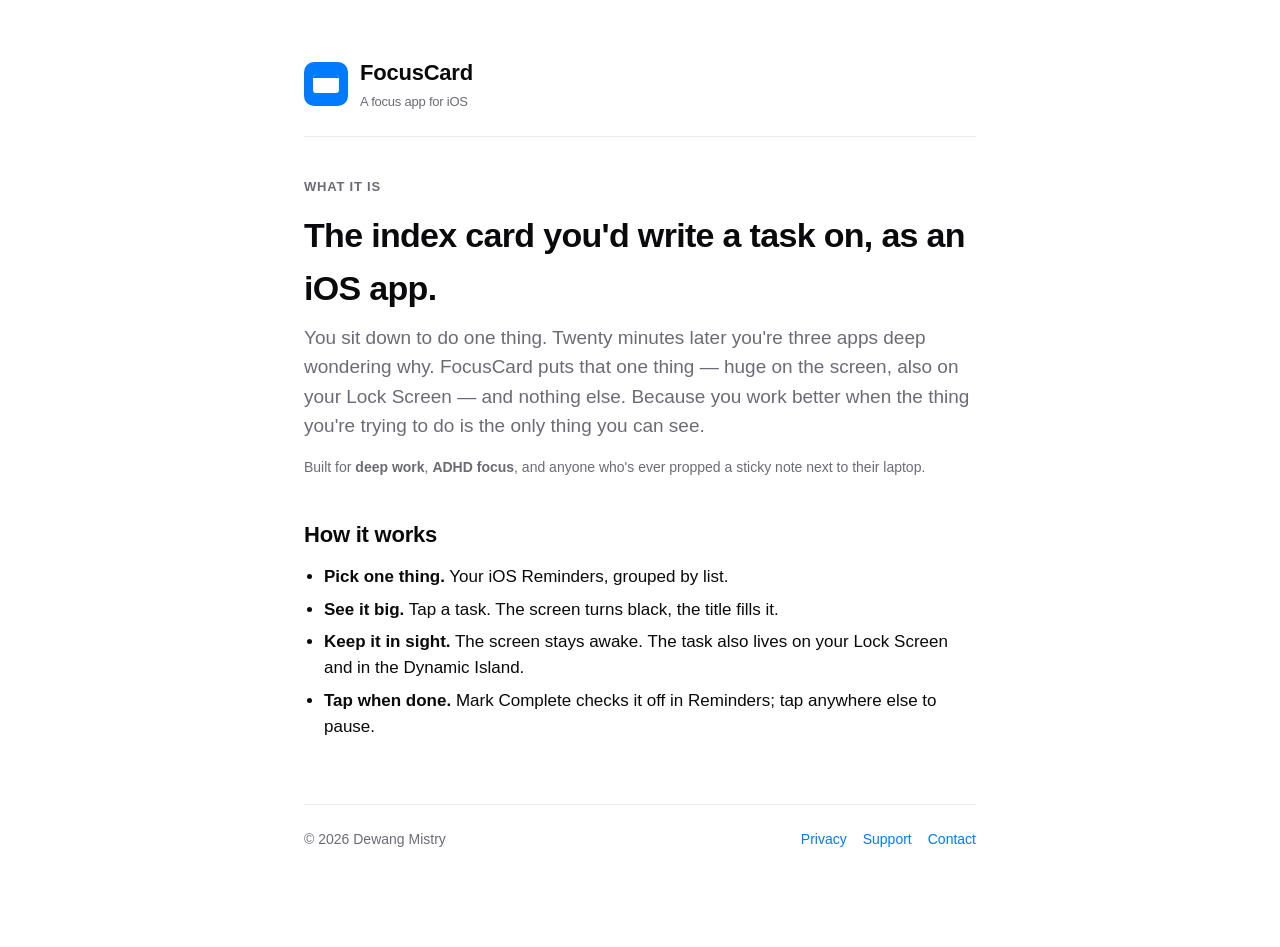
==== index.html @ 94a44a96 "Initial FocusCard public site (landing + privacy + support)" ====
<!DOCTYPE html>
<html lang="en">
<head>
<meta charset="utf-8">
<meta name="viewport" content="width=device-width, initial-scale=1">
<title>FocusCard</title>
<link rel="stylesheet" href="style.css">
</head>
<body>
<main>
  <header class="brand">
    <div class="badge"><div class="card"></div></div>
    <h1>FocusCard <span class="tagline">A focus app for iOS</span></h1>
  </header>

  <p class="eyebrow">What it is</p>
  <h1 class="page-title">The index card you'd write a task on, as an iOS app.</h1>
  <p class="lead">You sit down to do one thing. Twenty minutes later you're three apps deep wondering why. FocusCard puts that one thing — huge on the screen, also on your Lock Screen — and nothing else. Because you work better when the thing you're trying to do is the only thing you can see.</p>

  <p style="font-size: 14px; color: var(--muted); margin-top: -16px;">Built for <strong>deep work</strong>, <strong>ADHD focus</strong>, and anyone who's ever propped a sticky note next to their laptop.</p>

  <h2>How it works</h2>
  <ul>
    <li><strong>Pick one thing.</strong> Your iOS Reminders, grouped by list.</li>
    <li><strong>See it big.</strong> Tap a task. The screen turns black, the title fills it.</li>
    <li><strong>Keep it in sight.</strong> The screen stays awake. The task also lives on your Lock Screen and in the Dynamic Island.</li>
    <li><strong>Tap when done.</strong> Mark Complete checks it off in Reminders; tap anywhere else to pause.</li>
  </ul>

  <footer>
    <span>© 2026 Dewang Mistry</span>
    <nav>
      <a href="privacy.html">Privacy</a>
      <a href="support.html">Support</a>
      <a href="mailto:dewang+focuscard@gmail.com">Contact</a>
    </nav>
  </footer>
</main>
</body>
</html>
---- style.css ----
:root {
  --bg: #ffffff;
  --fg: #0a0a0c;
  --muted: #6b6b75;
  --tint: #007aff;
  --accent-bg: #f5f6f8;
  --border: rgba(0, 0, 0, 0.08);
  --card: #ffffff;
  --shadow: 0 1px 2px rgba(0, 0, 0, 0.04), 0 8px 24px rgba(0, 0, 0, 0.06);
}

@media (prefers-color-scheme: dark) {
  :root {
    --bg: #0e1116;
    --fg: #f1f2f4;
    --muted: #a0a4ae;
    --tint: #4ea0ff;
    --accent-bg: #161a22;
    --border: rgba(255, 255, 255, 0.08);
    --card: #161a22;
    --shadow: 0 1px 2px rgba(0, 0, 0, 0.4), 0 8px 24px rgba(0, 0, 0, 0.4);
  }
}

* { box-sizing: border-box; }

html, body {
  margin: 0;
  padding: 0;
  background: var(--bg);
  color: var(--fg);
  font: 17px/1.55 -apple-system, BlinkMacSystemFont, "SF Pro Text", "Segoe UI", Roboto, sans-serif;
  -webkit-font-smoothing: antialiased;
}

main {
  max-width: 720px;
  margin: 0 auto;
  padding: 56px 24px 96px;
}

header.brand {
  display: flex;
  align-items: center;
  gap: 12px;
  margin-bottom: 40px;
  padding-bottom: 24px;
  border-bottom: 1px solid var(--border);
}

header.brand .badge {
  width: 44px;
  height: 44px;
  background: var(--tint);
  border-radius: 10px;
  display: flex;
  align-items: center;
  justify-content: center;
  flex-shrink: 0;
}

header.brand .badge .card {
  width: 26px;
  height: 18px;
  background: white;
  border-radius: 3px;
  position: relative;
  overflow: hidden;
}

header.brand .badge .card::before {
  content: "";
  position: absolute;
  top: 0; left: 0; right: 0;
  height: 3px;
  background: var(--tint);
}

header.brand h1 {
  margin: 0;
  font-size: 22px;
  font-weight: 700;
  letter-spacing: -0.01em;
}

header.brand .tagline {
  display: block;
  font-size: 13px;
  font-weight: 400;
  color: var(--muted);
  margin-top: 2px;
}

h1.page-title {
  font-size: 34px;
  font-weight: 700;
  letter-spacing: -0.02em;
  margin: 0 0 8px;
}

.eyebrow {
  font-size: 13px;
  font-weight: 600;
  letter-spacing: 0.06em;
  text-transform: uppercase;
  color: var(--muted);
  margin: 0 0 12px;
}

p.lead {
  font-size: 19px;
  color: var(--muted);
  margin: 0 0 32px;
}

h2 {
  font-size: 22px;
  font-weight: 600;
  letter-spacing: -0.01em;
  margin: 40px 0 12px;
}

h3 {
  font-size: 17px;
  font-weight: 600;
  margin: 28px 0 6px;
}

p {
  margin: 0 0 16px;
}

ul {
  padding-left: 20px;
  margin: 0 0 16px;
}

ul li { margin-bottom: 6px; }

a {
  color: var(--tint);
  text-decoration: none;
}

a:hover { text-decoration: underline; }

.card-block {
  background: var(--accent-bg);
  border: 1px solid var(--border);
  border-radius: 12px;
  padding: 18px 20px;
  margin: 20px 0 24px;
}

.card-block p:last-child { margin-bottom: 0; }

.faq-q {
  font-weight: 600;
  margin-top: 24px;
  margin-bottom: 4px;
}

footer {
  margin-top: 64px;
  padding-top: 24px;
  border-top: 1px solid var(--border);
  font-size: 14px;
  color: var(--muted);
  display: flex;
  flex-wrap: wrap;
  gap: 16px;
  justify-content: space-between;
}

footer nav { display: flex; gap: 16px; }

@media (max-width: 480px) {
  main { padding: 36px 18px 64px; }
  h1.page-title { font-size: 28px; }
  p.lead { font-size: 17px; }
}
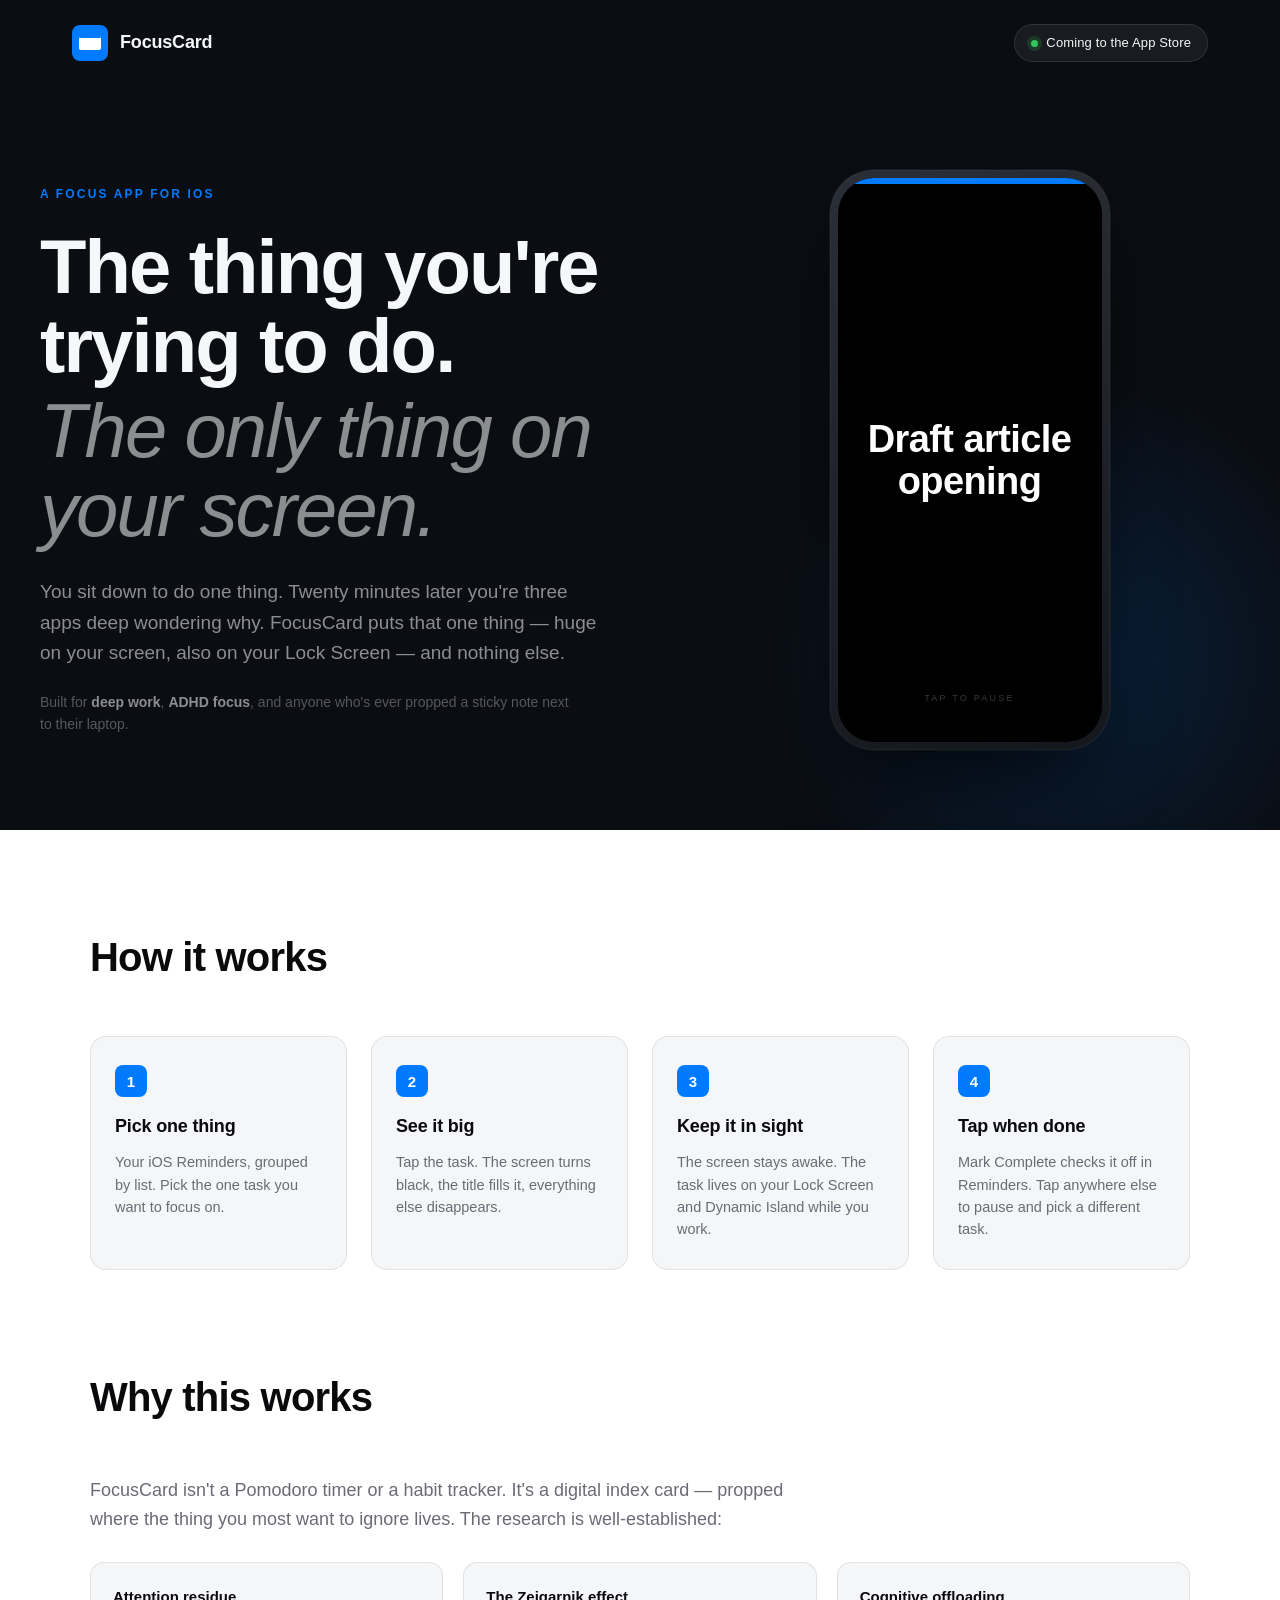
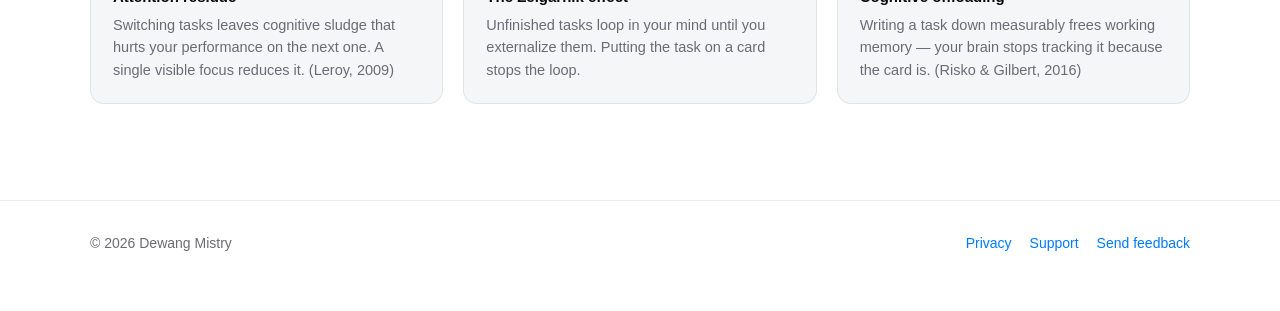
==== commit e189cd2c: "Rebuild landing: dark hero with phone mockup; how-it-works; why-this-works" ====
--- a/index.html
+++ b/index.html
@@ -3,38 +3,102 @@
 <head>
 <meta charset="utf-8">
 <meta name="viewport" content="width=device-width, initial-scale=1">
-<title>FocusCard</title>
+<title>FocusCard — A focus app for iOS</title>
+<meta name="description" content="The thing you're trying to do, on the only screen you can't put down. A digital index card for iOS that puts one task — huge — on your screen and Lock Screen. Built for deep work, ADHD focus, and single-task work.">
 <link rel="stylesheet" href="style.css">
 </head>
-<body>
-<main>
-  <header class="brand">
+<body class="landing">
+
+<header class="lp-nav">
+  <a href="index.html" class="lp-brand">
     <div class="badge"><div class="card"></div></div>
-    <h1>FocusCard <span class="tagline">A focus app for iOS</span></h1>
-  </header>
+    <span>FocusCard</span>
+  </a>
+  <span class="lp-soon">Coming to the App Store</span>
+</header>
 
-  <p class="eyebrow">What it is</p>
-  <h1 class="page-title">The index card you'd write a task on, as an iOS app.</h1>
-  <p class="lead">You sit down to do one thing. Twenty minutes later you're three apps deep wondering why. FocusCard puts that one thing — huge on the screen, also on your Lock Screen — and nothing else. Because you work better when the thing you're trying to do is the only thing you can see.</p>
+<section class="lp-hero">
+  <div class="lp-hero-grid">
+    <div class="lp-hero-text">
+      <p class="lp-eyebrow">A focus app for iOS</p>
+      <h1 class="lp-headline">
+        The thing you're trying to do.
+        <em>The only thing on your screen.</em>
+      </h1>
+      <p class="lp-sub">You sit down to do one thing. Twenty minutes later you're three apps deep wondering why. FocusCard puts that one thing — huge on your screen, also on your Lock Screen — and nothing else.</p>
+      <p class="lp-audience">Built for <strong>deep work</strong>, <strong>ADHD focus</strong>, and anyone who's ever propped a sticky note next to their laptop.</p>
+    </div>
+    <div class="lp-hero-mock">
+      <div class="phone">
+        <div class="phone-screen">
+          <div class="phone-stripe"></div>
+          <div class="phone-card-text">Draft article opening</div>
+          <div class="phone-pause">TAP TO PAUSE</div>
+        </div>
+      </div>
+    </div>
+  </div>
+</section>
 
-  <p style="font-size: 14px; color: var(--muted); margin-top: -16px;">Built for <strong>deep work</strong>, <strong>ADHD focus</strong>, and anyone who's ever propped a sticky note next to their laptop.</p>
+<section class="lp-section">
+  <div class="lp-section-inner">
+    <h2 class="lp-section-title">How it works</h2>
+    <div class="lp-steps">
+      <div class="lp-step">
+        <span class="lp-step-num">1</span>
+        <h3>Pick one thing</h3>
+        <p>Your iOS Reminders, grouped by list. Pick the one task you want to focus on.</p>
+      </div>
+      <div class="lp-step">
+        <span class="lp-step-num">2</span>
+        <h3>See it big</h3>
+        <p>Tap the task. The screen turns black, the title fills it, everything else disappears.</p>
+      </div>
+      <div class="lp-step">
+        <span class="lp-step-num">3</span>
+        <h3>Keep it in sight</h3>
+        <p>The screen stays awake. The task lives on your Lock Screen and Dynamic Island while you work.</p>
+      </div>
+      <div class="lp-step">
+        <span class="lp-step-num">4</span>
+        <h3>Tap when done</h3>
+        <p>Mark Complete checks it off in Reminders. Tap anywhere else to pause and pick a different task.</p>
+      </div>
+    </div>
+  </div>
+</section>
 
-  <h2>How it works</h2>
-  <ul>
-    <li><strong>Pick one thing.</strong> Your iOS Reminders, grouped by list.</li>
-    <li><strong>See it big.</strong> Tap a task. The screen turns black, the title fills it.</li>
-    <li><strong>Keep it in sight.</strong> The screen stays awake. The task also lives on your Lock Screen and in the Dynamic Island.</li>
-    <li><strong>Tap when done.</strong> Mark Complete checks it off in Reminders; tap anywhere else to pause.</li>
-  </ul>
+<section class="lp-section" style="padding-top: 0;">
+  <div class="lp-section-inner">
+    <h2 class="lp-section-title">Why this works</h2>
+    <p class="lp-why-lead">FocusCard isn't a Pomodoro timer or a habit tracker. It's a digital index card — propped where the thing you most want to ignore lives. The research is well-established:</p>
+    <ul class="lp-research">
+      <li>
+        <strong>Attention residue</strong>
+        Switching tasks leaves cognitive sludge that hurts your performance on the next one. A single visible focus reduces it. (Leroy, 2009)
+      </li>
+      <li>
+        <strong>The Zeigarnik effect</strong>
+        Unfinished tasks loop in your mind until you externalize them. Putting the task on a card stops the loop.
+      </li>
+      <li>
+        <strong>Cognitive offloading</strong>
+        Writing a task down measurably frees working memory — your brain stops tracking it because the card is. (Risko &amp; Gilbert, 2016)
+      </li>
+    </ul>
+  </div>
+</section>
 
-  <footer>
+<footer class="lp-footer">
+  <div class="lp-footer-inner">
     <span>© 2026 Dewang Mistry</span>
     <nav>
       <a href="privacy.html">Privacy</a>
       <a href="support.html">Support</a>
-      <a href="mailto:dewang+focuscard@gmail.com">Contact</a>
+      <a href="mailto:dewang+focuscard@gmail.com">Send feedback</a>
     </nav>
-  </footer>
-</main>
+  </div>
+</footer>
+
 </body>
 </html>
--- a/style.css
+++ b/style.css
@@ -7,17 +7,23 @@
   --border: rgba(0, 0, 0, 0.08);
   --card: #ffffff;
   --shadow: 0 1px 2px rgba(0, 0, 0, 0.04), 0 8px 24px rgba(0, 0, 0, 0.06);
+  --hero-bg: #0a0d12;
+  --hero-fg: #f6f7fa;
+  --hero-muted: rgba(246, 247, 250, 0.55);
+  --hero-dim: rgba(246, 247, 250, 0.32);
 }
 
 @media (prefers-color-scheme: dark) {
   :root {
-    --bg: #0e1116;
+    /* Slightly lighter than --hero-bg so the landing-page sections under the
+       hero have visible contrast against it. */
+    --bg: #141823;
     --fg: #f1f2f4;
     --muted: #a0a4ae;
     --tint: #4ea0ff;
-    --accent-bg: #161a22;
+    --accent-bg: #1c2230;
     --border: rgba(255, 255, 255, 0.08);
-    --card: #161a22;
+    --card: #1c2230;
     --shadow: 0 1px 2px rgba(0, 0, 0, 0.4), 0 8px 24px rgba(0, 0, 0, 0.4);
   }
 }
@@ -33,6 +39,13 @@
   -webkit-font-smoothing: antialiased;
 }
 
+a { color: var(--tint); text-decoration: none; }
+a:hover { text-decoration: underline; }
+
+/* =========================================================================
+   Sub-pages (privacy, support) — kept as the original simple layout.
+   ========================================================================= */
+
 main {
   max-width: 720px;
   margin: 0 auto;
@@ -113,36 +126,23 @@
   margin: 0 0 32px;
 }
 
-h2 {
+main h2 {
   font-size: 22px;
   font-weight: 600;
   letter-spacing: -0.01em;
   margin: 40px 0 12px;
 }
 
-h3 {
+main h3 {
   font-size: 17px;
   font-weight: 600;
   margin: 28px 0 6px;
 }
 
-p {
-  margin: 0 0 16px;
-}
-
-ul {
-  padding-left: 20px;
-  margin: 0 0 16px;
-}
-
-ul li { margin-bottom: 6px; }
-
-a {
-  color: var(--tint);
-  text-decoration: none;
-}
-
-a:hover { text-decoration: underline; }
+main p { margin: 0 0 16px; }
+
+main ul { padding-left: 20px; margin: 0 0 16px; }
+main ul li { margin-bottom: 6px; }
 
 .card-block {
   background: var(--accent-bg);
@@ -160,7 +160,7 @@
   margin-bottom: 4px;
 }
 
-footer {
+main > footer {
   margin-top: 64px;
   padding-top: 24px;
   border-top: 1px solid var(--border);
@@ -172,10 +172,398 @@
   justify-content: space-between;
 }
 
-footer nav { display: flex; gap: 16px; }
+main > footer nav { display: flex; gap: 16px; }
 
 @media (max-width: 480px) {
   main { padding: 36px 18px 64px; }
   h1.page-title { font-size: 28px; }
   p.lead { font-size: 17px; }
 }
+
+/* =========================================================================
+   Landing page (index.html) — dark hero, phone mockup, then light sections.
+   All classes prefixed `.lp-` so they don't bleed into privacy/support pages.
+   ========================================================================= */
+
+body.landing { background: var(--hero-bg); }
+
+.lp-nav {
+  max-width: 1200px;
+  margin: 0 auto;
+  padding: 24px 32px;
+  display: flex;
+  align-items: center;
+  justify-content: space-between;
+  gap: 20px;
+}
+
+.lp-brand {
+  display: flex;
+  align-items: center;
+  gap: 12px;
+  color: var(--hero-fg);
+  text-decoration: none;
+  font-weight: 600;
+  font-size: 18px;
+  letter-spacing: -0.01em;
+}
+
+.lp-brand:hover { text-decoration: none; }
+
+.lp-brand .badge {
+  width: 36px;
+  height: 36px;
+  background: var(--tint);
+  border-radius: 8px;
+  display: flex;
+  align-items: center;
+  justify-content: center;
+  flex-shrink: 0;
+}
+
+.lp-brand .badge .card {
+  width: 22px;
+  height: 14px;
+  background: white;
+  border-radius: 2px;
+  position: relative;
+  overflow: hidden;
+}
+
+.lp-brand .badge .card::before {
+  content: "";
+  position: absolute;
+  top: 0; left: 0; right: 0;
+  height: 2px;
+  background: var(--tint);
+}
+
+.lp-soon {
+  display: inline-flex;
+  align-items: center;
+  gap: 8px;
+  padding: 8px 16px;
+  border-radius: 999px;
+  background: rgba(255, 255, 255, 0.06);
+  border: 1px solid rgba(255, 255, 255, 0.10);
+  color: var(--hero-fg);
+  font-size: 13px;
+  font-weight: 500;
+  letter-spacing: 0.01em;
+}
+
+.lp-soon::before {
+  content: "";
+  width: 7px;
+  height: 7px;
+  border-radius: 50%;
+  background: #34c759;
+  box-shadow: 0 0 0 4px rgba(52, 199, 89, 0.18);
+}
+
+/* ── Hero ──────────────────────────────────────────────────────────────── */
+
+.lp-hero {
+  background: var(--hero-bg);
+  color: var(--hero-fg);
+  padding: 24px 32px 80px;
+  position: relative;
+  overflow: hidden;
+}
+
+.lp-hero::before {
+  /* Subtle radial glow under the phone mockup — gives the dark hero some depth. */
+  content: "";
+  position: absolute;
+  top: 30%; right: -10%;
+  width: 700px; height: 700px;
+  background: radial-gradient(circle, rgba(0, 122, 255, 0.18) 0%, transparent 60%);
+  pointer-events: none;
+  z-index: 0;
+}
+
+.lp-hero-grid {
+  max-width: 1200px;
+  margin: 0 auto;
+  padding-top: 60px;
+  display: grid;
+  grid-template-columns: 1.1fr 1fr;
+  gap: 64px;
+  align-items: center;
+  position: relative;
+  z-index: 1;
+}
+
+.lp-eyebrow {
+  font-size: 12px;
+  font-weight: 600;
+  letter-spacing: 0.18em;
+  text-transform: uppercase;
+  color: var(--tint);
+  margin: 0 0 24px;
+}
+
+.lp-headline {
+  font-size: clamp(40px, 6vw, 76px);
+  font-weight: 700;
+  line-height: 1.04;
+  letter-spacing: -0.025em;
+  margin: 0 0 28px;
+  color: var(--hero-fg);
+}
+
+.lp-headline em {
+  display: block;
+  font-style: italic;
+  font-weight: 400;
+  color: var(--hero-muted);
+  margin-top: 6px;
+}
+
+.lp-sub {
+  font-size: 19px;
+  line-height: 1.6;
+  color: var(--hero-muted);
+  margin: 0 0 24px;
+  max-width: 560px;
+}
+
+.lp-audience {
+  font-size: 14px;
+  color: var(--hero-dim);
+  margin: 0;
+  max-width: 540px;
+  line-height: 1.55;
+}
+
+.lp-audience strong {
+  color: var(--hero-muted);
+  font-weight: 600;
+}
+
+/* ── Phone mockup (CSS-only) ───────────────────────────────────────────── */
+
+.lp-hero-mock {
+  display: flex;
+  justify-content: center;
+  align-items: center;
+}
+
+.phone {
+  width: 280px;
+  height: 580px;
+  background: linear-gradient(160deg, #2a2e36 0%, #14171c 100%);
+  border-radius: 44px;
+  padding: 8px;
+  box-shadow:
+    0 40px 80px -20px rgba(0, 0, 0, 0.7),
+    0 0 0 1px rgba(255, 255, 255, 0.06),
+    inset 0 0 0 1px rgba(255, 255, 255, 0.04);
+  position: relative;
+}
+
+.phone::before {
+  /* Dynamic Island */
+  content: "";
+  position: absolute;
+  top: 16px;
+  left: 50%;
+  transform: translateX(-50%);
+  width: 100px;
+  height: 30px;
+  background: #000;
+  border-radius: 20px;
+  z-index: 3;
+}
+
+.phone-screen {
+  width: 100%;
+  height: 100%;
+  background: #000;
+  border-radius: 36px;
+  overflow: hidden;
+  position: relative;
+  display: flex;
+  align-items: center;
+  justify-content: center;
+}
+
+.phone-stripe {
+  position: absolute;
+  top: 0; left: 0; right: 0;
+  height: 6px;
+  background: var(--tint);
+}
+
+.phone-card-text {
+  color: white;
+  font-size: 38px;
+  font-weight: 600;
+  text-align: center;
+  letter-spacing: -0.015em;
+  line-height: 1.12;
+  padding: 0 22px;
+}
+
+.phone-pause {
+  position: absolute;
+  bottom: 36px;
+  left: 0; right: 0;
+  font-size: 9px;
+  letter-spacing: 0.25em;
+  color: rgba(255, 255, 255, 0.22);
+  text-align: center;
+}
+
+/* ── Light sections under hero ─────────────────────────────────────────── */
+
+.lp-section {
+  background: var(--bg);
+  color: var(--fg);
+  padding: 96px 32px;
+}
+
+.lp-section-inner {
+  max-width: 1100px;
+  margin: 0 auto;
+}
+
+.lp-section-title {
+  font-size: clamp(28px, 3.4vw, 40px);
+  font-weight: 700;
+  letter-spacing: -0.02em;
+  margin: 0 0 48px;
+  color: var(--fg);
+}
+
+/* How it works — 4 numbered cards */
+
+.lp-steps {
+  display: grid;
+  grid-template-columns: repeat(4, 1fr);
+  gap: 24px;
+}
+
+.lp-step {
+  background: var(--accent-bg);
+  border: 1px solid var(--border);
+  border-radius: 16px;
+  padding: 28px 24px;
+  display: flex;
+  flex-direction: column;
+  gap: 10px;
+}
+
+.lp-step-num {
+  width: 32px;
+  height: 32px;
+  border-radius: 8px;
+  background: var(--tint);
+  color: white;
+  font-weight: 700;
+  font-size: 15px;
+  display: flex;
+  align-items: center;
+  justify-content: center;
+  margin-bottom: 6px;
+}
+
+.lp-step h3 {
+  font-size: 18px;
+  font-weight: 600;
+  margin: 0;
+  letter-spacing: -0.01em;
+  color: var(--fg);
+}
+
+.lp-step p {
+  margin: 0;
+  font-size: 14.5px;
+  line-height: 1.55;
+  color: var(--muted);
+}
+
+/* Why this works */
+
+.lp-why-lead {
+  font-size: 18px;
+  line-height: 1.6;
+  color: var(--muted);
+  margin: 0 0 28px;
+  max-width: 720px;
+}
+
+.lp-research {
+  list-style: none;
+  padding: 0;
+  margin: 0;
+  display: grid;
+  grid-template-columns: repeat(3, 1fr);
+  gap: 20px;
+}
+
+.lp-research li {
+  background: var(--accent-bg);
+  border: 1px solid var(--border);
+  border-radius: 14px;
+  padding: 22px 22px;
+  font-size: 14.5px;
+  line-height: 1.55;
+  color: var(--muted);
+}
+
+.lp-research li strong {
+  display: block;
+  color: var(--fg);
+  font-size: 15px;
+  margin-bottom: 6px;
+  font-weight: 600;
+}
+
+/* Footer */
+
+.lp-footer {
+  background: var(--bg);
+  color: var(--muted);
+  padding: 32px 32px 56px;
+  border-top: 1px solid var(--border);
+  font-size: 14px;
+}
+
+.lp-footer-inner {
+  max-width: 1100px;
+  margin: 0 auto;
+  width: 100%;
+  display: flex;
+  flex-wrap: wrap;
+  gap: 16px;
+  justify-content: space-between;
+  align-items: center;
+}
+
+.lp-footer nav { display: flex; gap: 18px; }
+
+/* ── Responsive ───────────────────────────────────────────────────────── */
+
+@media (max-width: 880px) {
+  .lp-hero-grid {
+    grid-template-columns: 1fr;
+    gap: 48px;
+    padding-top: 32px;
+  }
+  .lp-hero-mock { order: -1; }
+  .phone { width: 240px; height: 500px; }
+  .phone-card-text { font-size: 32px; }
+  .lp-steps { grid-template-columns: repeat(2, 1fr); }
+  .lp-research { grid-template-columns: 1fr; }
+  .lp-section { padding: 64px 24px; }
+  .lp-hero { padding: 16px 24px 56px; }
+}
+
+@media (max-width: 520px) {
+  .lp-nav { padding: 16px 20px; }
+  .lp-soon { font-size: 12px; padding: 6px 12px; }
+  .lp-steps { grid-template-columns: 1fr; }
+  .lp-headline { font-size: 38px; }
+  .lp-sub { font-size: 17px; }
+}
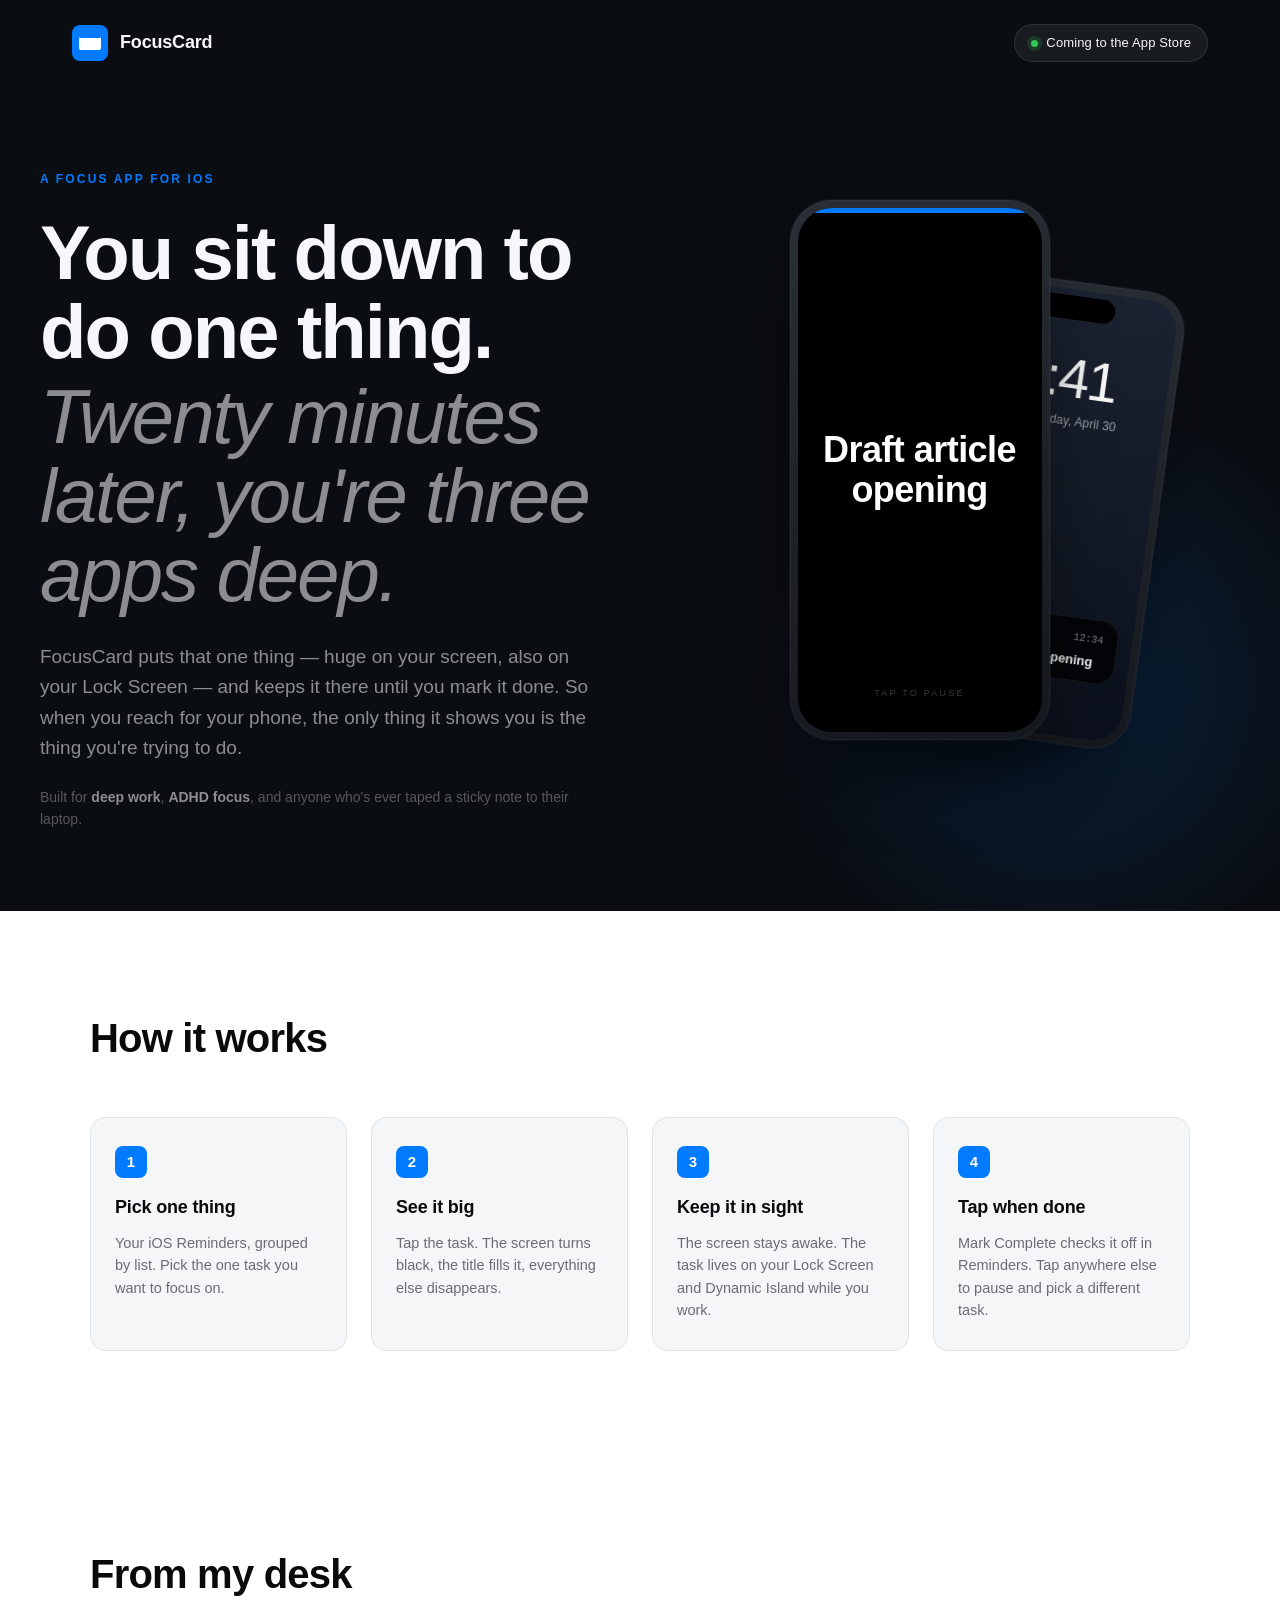
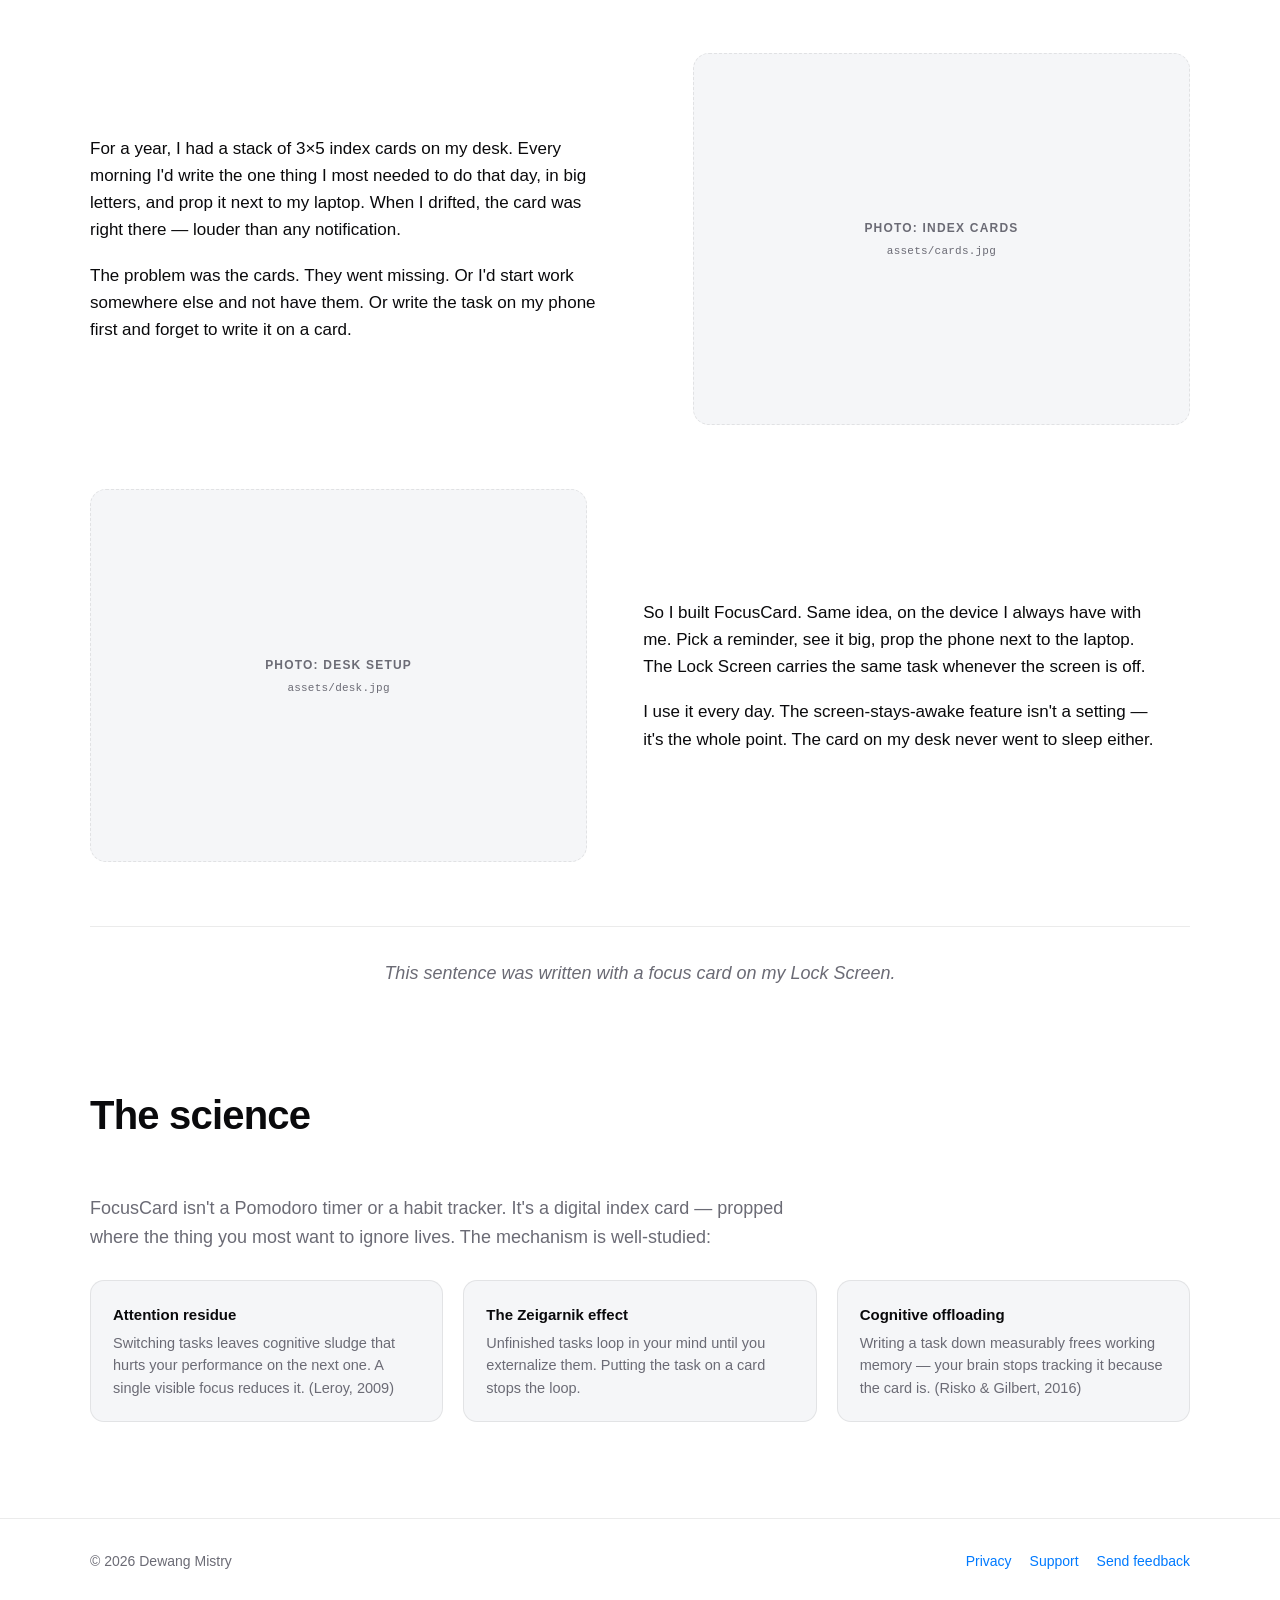
==== commit 4c61c539: "PAS hero copy; two-phone composition with Lock Screen + Live Activity; From my desk story section wi" ====
--- a/index.html
+++ b/index.html
@@ -4,7 +4,7 @@
 <meta charset="utf-8">
 <meta name="viewport" content="width=device-width, initial-scale=1">
 <title>FocusCard — A focus app for iOS</title>
-<meta name="description" content="The thing you're trying to do, on the only screen you can't put down. A digital index card for iOS that puts one task — huge — on your screen and Lock Screen. Built for deep work, ADHD focus, and single-task work.">
+<meta name="description" content="You sit down to do one thing. Twenty minutes later you're three apps deep. FocusCard puts that one thing — huge on your screen, also on your Lock Screen — and keeps it there. Built for deep work, ADHD focus, and single-task work.">
 <link rel="stylesheet" href="style.css">
 </head>
 <body class="landing">
@@ -22,18 +22,40 @@
     <div class="lp-hero-text">
       <p class="lp-eyebrow">A focus app for iOS</p>
       <h1 class="lp-headline">
-        The thing you're trying to do.
-        <em>The only thing on your screen.</em>
+        You sit down to do one thing.
+        <em>Twenty minutes later, you're three apps deep.</em>
       </h1>
-      <p class="lp-sub">You sit down to do one thing. Twenty minutes later you're three apps deep wondering why. FocusCard puts that one thing — huge on your screen, also on your Lock Screen — and nothing else.</p>
-      <p class="lp-audience">Built for <strong>deep work</strong>, <strong>ADHD focus</strong>, and anyone who's ever propped a sticky note next to their laptop.</p>
+      <p class="lp-sub">FocusCard puts that one thing — huge on your screen, also on your Lock Screen — and keeps it there until you mark it done. So when you reach for your phone, the only thing it shows you is the thing you're trying to do.</p>
+      <p class="lp-audience">Built for <strong>deep work</strong>, <strong>ADHD focus</strong>, and anyone who's ever taped a sticky note to their laptop.</p>
     </div>
+
     <div class="lp-hero-mock">
-      <div class="phone">
-        <div class="phone-screen">
-          <div class="phone-stripe"></div>
-          <div class="phone-card-text">Draft article opening</div>
-          <div class="phone-pause">TAP TO PAUSE</div>
+      <div class="phone-stack">
+        <!-- Focus card (front) -->
+        <div class="phone phone-focus">
+          <div class="phone-screen">
+            <div class="phone-stripe"></div>
+            <div class="phone-card-text">Draft article opening</div>
+            <div class="phone-pause">TAP TO PAUSE</div>
+          </div>
+        </div>
+
+        <!-- Lock Screen with Live Activity (behind, slight tilt) -->
+        <div class="phone phone-sm phone-lockscreen">
+          <div class="phone-screen">
+            <div class="ls-time">9:41</div>
+            <div class="ls-date">Wednesday, April 30</div>
+            <div class="live-activity">
+              <span class="la-stripe"></span>
+              <div class="la-content">
+                <div class="la-row">
+                  <span class="la-pill"><span class="la-dot"></span>FOCUSING</span>
+                  <span class="la-timer">12:34</span>
+                </div>
+                <div class="la-title">Draft article opening</div>
+              </div>
+            </div>
+          </div>
         </div>
       </div>
     </div>
@@ -68,10 +90,50 @@
   </div>
 </section>
 
+<section class="lp-section lp-story">
+  <div class="lp-section-inner">
+    <h2 class="lp-section-title">From my desk</h2>
+
+    <div class="lp-story-grid">
+      <div>
+        <p>For a year, I had a stack of 3×5 index cards on my desk. Every morning I'd write the one thing I most needed to do that day, in big letters, and prop it next to my laptop. When I drifted, the card was right there — louder than any notification.</p>
+        <p>The problem was the cards. They went missing. Or I'd start work somewhere else and not have them. Or write the task on my phone first and forget to write it on a card.</p>
+      </div>
+      <!-- Drop your photo at: docs/assets/cards.jpg (≥1200×900, jpg) -->
+      <!-- Then replace this entire <figure> with: <figure class="lp-photo"><img src="assets/cards.jpg" alt="A stack of index cards on a wooden desk"></figure> -->
+      <figure class="lp-photo">
+        <span class="lp-photo-hint">
+          Photo: index cards
+          <code>assets/cards.jpg</code>
+        </span>
+      </figure>
+    </div>
+
+    <div class="lp-story-grid reverse">
+      <div>
+        <p>So I built FocusCard. Same idea, on the device I always have with me. Pick a reminder, see it big, prop the phone next to the laptop. The Lock Screen carries the same task whenever the screen is off.</p>
+        <p>I use it every day. The screen-stays-awake feature isn't a setting — it's the whole point. The card on my desk never went to sleep either.</p>
+      </div>
+      <!-- Drop your photo at: docs/assets/desk.jpg (≥1600×1200, jpg) -->
+      <!-- Then replace this entire <figure> with: <figure class="lp-photo"><img src="assets/desk.jpg" alt="Author's desk with iPhone running FocusCard propped next to a laptop"></figure> -->
+      <figure class="lp-photo">
+        <span class="lp-photo-hint">
+          Photo: desk setup
+          <code>assets/desk.jpg</code>
+        </span>
+      </figure>
+    </div>
+
+    <div class="lp-story-callout">
+      <p>This sentence was written with a focus card on my Lock Screen.</p>
+    </div>
+  </div>
+</section>
+
 <section class="lp-section" style="padding-top: 0;">
   <div class="lp-section-inner">
-    <h2 class="lp-section-title">Why this works</h2>
-    <p class="lp-why-lead">FocusCard isn't a Pomodoro timer or a habit tracker. It's a digital index card — propped where the thing you most want to ignore lives. The research is well-established:</p>
+    <h2 class="lp-section-title">The science</h2>
+    <p class="lp-why-lead">FocusCard isn't a Pomodoro timer or a habit tracker. It's a digital index card — propped where the thing you most want to ignore lives. The mechanism is well-studied:</p>
     <ul class="lp-research">
       <li>
         <strong>Attention residue</strong>
--- a/style.css
+++ b/style.css
@@ -341,7 +341,7 @@
   font-weight: 600;
 }
 
-/* ── Phone mockup (CSS-only) ───────────────────────────────────────────── */
+/* ── Phone mockups (CSS-only) ──────────────────────────────────────────── */
 
 .lp-hero-mock {
   display: flex;
@@ -349,11 +349,35 @@
   align-items: center;
 }
 
+/* Two-phone composition: focus-card phone in front, lock-screen phone tilted
+   behind it. Tells the whole product story in one visual. */
+.phone-stack {
+  position: relative;
+  width: 360px;
+  height: 600px;
+}
+
+.phone-stack .phone-focus {
+  position: absolute;
+  left: 0;
+  top: 0;
+  z-index: 2;
+}
+
+.phone-stack .phone-lockscreen {
+  position: absolute;
+  right: -8px;
+  top: 80px;
+  z-index: 1;
+  transform: rotate(8deg);
+  opacity: 0.97;
+}
+
 .phone {
-  width: 280px;
-  height: 580px;
+  width: 260px;
+  height: 540px;
   background: linear-gradient(160deg, #2a2e36 0%, #14171c 100%);
-  border-radius: 44px;
+  border-radius: 42px;
   padding: 8px;
   box-shadow:
     0 40px 80px -20px rgba(0, 0, 0, 0.7),
@@ -362,6 +386,12 @@
   position: relative;
 }
 
+.phone-sm {
+  width: 220px;
+  height: 460px;
+  border-radius: 38px;
+}
+
 .phone::before {
   /* Dynamic Island */
   content: "";
@@ -369,18 +399,24 @@
   top: 16px;
   left: 50%;
   transform: translateX(-50%);
-  width: 100px;
-  height: 30px;
+  width: 92px;
+  height: 28px;
   background: #000;
   border-radius: 20px;
   z-index: 3;
+}
+
+.phone-sm::before {
+  top: 14px;
+  width: 78px;
+  height: 24px;
 }
 
 .phone-screen {
   width: 100%;
   height: 100%;
   background: #000;
-  border-radius: 36px;
+  border-radius: 34px;
   overflow: hidden;
   position: relative;
   display: flex;
@@ -388,16 +424,19 @@
   justify-content: center;
 }
 
+.phone-sm .phone-screen { border-radius: 30px; }
+
 .phone-stripe {
   position: absolute;
   top: 0; left: 0; right: 0;
-  height: 6px;
+  height: 5px;
   background: var(--tint);
+  z-index: 2;
 }
 
 .phone-card-text {
   color: white;
-  font-size: 38px;
+  font-size: 36px;
   font-weight: 600;
   text-align: center;
   letter-spacing: -0.015em;
@@ -407,12 +446,107 @@
 
 .phone-pause {
   position: absolute;
-  bottom: 36px;
+  bottom: 32px;
   left: 0; right: 0;
   font-size: 9px;
   letter-spacing: 0.25em;
   color: rgba(255, 255, 255, 0.22);
   text-align: center;
+}
+
+/* Lock screen mockup ── time + Live Activity card */
+
+.phone-lockscreen .phone-screen {
+  background: linear-gradient(165deg, #1c2433 0%, #0a0f1a 100%);
+  align-items: flex-start;
+  justify-content: flex-start;
+  padding-top: 56px;
+  flex-direction: column;
+}
+
+.ls-time {
+  width: 100%;
+  text-align: center;
+  color: white;
+  font-size: 56px;
+  font-weight: 200;
+  letter-spacing: -0.04em;
+  line-height: 1;
+  margin-top: 4px;
+}
+
+.ls-date {
+  width: 100%;
+  text-align: center;
+  color: rgba(255, 255, 255, 0.6);
+  font-size: 12px;
+  margin-top: 6px;
+  font-weight: 500;
+  letter-spacing: 0.01em;
+}
+
+.live-activity {
+  position: absolute;
+  bottom: 56px;
+  left: 14px;
+  right: 14px;
+  background: rgba(0, 0, 0, 0.78);
+  border: 1px solid rgba(255, 255, 255, 0.08);
+  border-radius: 18px;
+  padding: 12px 14px;
+  display: flex;
+  gap: 10px;
+  backdrop-filter: blur(20px);
+  -webkit-backdrop-filter: blur(20px);
+}
+
+.la-stripe {
+  width: 3px;
+  background: var(--tint);
+  border-radius: 2px;
+  flex-shrink: 0;
+}
+
+.la-content { flex: 1; min-width: 0; }
+
+.la-row {
+  display: flex;
+  justify-content: space-between;
+  align-items: center;
+  margin-bottom: 6px;
+}
+
+.la-pill {
+  display: inline-flex;
+  align-items: center;
+  gap: 5px;
+  font-size: 8px;
+  font-weight: 700;
+  letter-spacing: 0.2em;
+  color: var(--tint);
+}
+
+.la-dot {
+  width: 6px;
+  height: 6px;
+  border-radius: 50%;
+  background: var(--tint);
+  display: inline-block;
+}
+
+.la-timer {
+  font-family: ui-monospace, "SF Mono", Menlo, monospace;
+  font-size: 10px;
+  font-weight: 500;
+  color: rgba(255, 255, 255, 0.5);
+}
+
+.la-title {
+  color: white;
+  font-size: 13px;
+  font-weight: 600;
+  line-height: 1.25;
+  letter-spacing: -0.005em;
 }
 
 /* ── Light sections under hero ─────────────────────────────────────────── */
@@ -520,6 +654,96 @@
   font-weight: 600;
 }
 
+/* From my desk — story section with photos */
+
+.lp-story-grid {
+  display: grid;
+  grid-template-columns: 1.1fr 1fr;
+  gap: 56px;
+  align-items: center;
+  margin-bottom: 64px;
+}
+
+.lp-story-grid:last-child { margin-bottom: 0; }
+
+.lp-story-grid.reverse { grid-template-columns: 1fr 1.1fr; }
+.lp-story-grid.reverse .lp-photo { order: -1; }
+
+.lp-story p {
+  font-size: 17px;
+  line-height: 1.6;
+  color: var(--fg);
+  margin: 0 0 18px;
+  max-width: 520px;
+}
+
+.lp-story p:last-child { margin-bottom: 0; }
+
+.lp-story p em {
+  font-style: italic;
+  color: var(--muted);
+}
+
+.lp-photo {
+  position: relative;
+  aspect-ratio: 4 / 3;
+  background: var(--accent-bg);
+  border: 1px dashed var(--border);
+  border-radius: 16px;
+  display: flex;
+  align-items: center;
+  justify-content: center;
+  text-align: center;
+  padding: 24px;
+  overflow: hidden;
+  margin: 0;
+}
+
+.lp-photo img {
+  width: 100%;
+  height: 100%;
+  object-fit: cover;
+  border-radius: 16px;
+  display: block;
+  position: absolute;
+  inset: 0;
+}
+
+.lp-photo-hint {
+  font-size: 12px;
+  font-weight: 600;
+  letter-spacing: 0.1em;
+  text-transform: uppercase;
+  color: var(--muted);
+  line-height: 1.5;
+}
+
+.lp-photo-hint code {
+  display: block;
+  margin-top: 6px;
+  font-family: ui-monospace, "SF Mono", Menlo, monospace;
+  font-size: 11px;
+  letter-spacing: 0.02em;
+  text-transform: none;
+  color: var(--muted);
+  font-weight: 400;
+}
+
+.lp-story-callout {
+  margin-top: 56px;
+  padding-top: 32px;
+  border-top: 1px solid var(--border);
+  text-align: center;
+}
+
+.lp-story-callout p {
+  font-size: 18px;
+  font-style: italic;
+  color: var(--muted);
+  margin: 0 auto;
+  max-width: 600px;
+}
+
 /* Footer */
 
 .lp-footer {
@@ -551,13 +775,26 @@
     gap: 48px;
     padding-top: 32px;
   }
-  .lp-hero-mock { order: -1; }
-  .phone { width: 240px; height: 500px; }
-  .phone-card-text { font-size: 32px; }
+  /* Text first, phone after — on mobile the headline needs to lead. */
+  .phone-stack {
+    width: 280px;
+    height: 480px;
+    margin: 0 auto;
+  }
+  .phone { width: 240px; height: 480px; }
+  .phone-sm { display: none; }   /* hide the lock-screen phone on mobile to save vertical space */
+  .phone-card-text { font-size: 30px; }
   .lp-steps { grid-template-columns: repeat(2, 1fr); }
   .lp-research { grid-template-columns: 1fr; }
   .lp-section { padding: 64px 24px; }
   .lp-hero { padding: 16px 24px 56px; }
+  .lp-story-grid,
+  .lp-story-grid.reverse {
+    grid-template-columns: 1fr;
+    gap: 24px;
+    margin-bottom: 48px;
+  }
+  .lp-story-grid.reverse .lp-photo { order: 0; }
 }
 
 @media (max-width: 520px) {
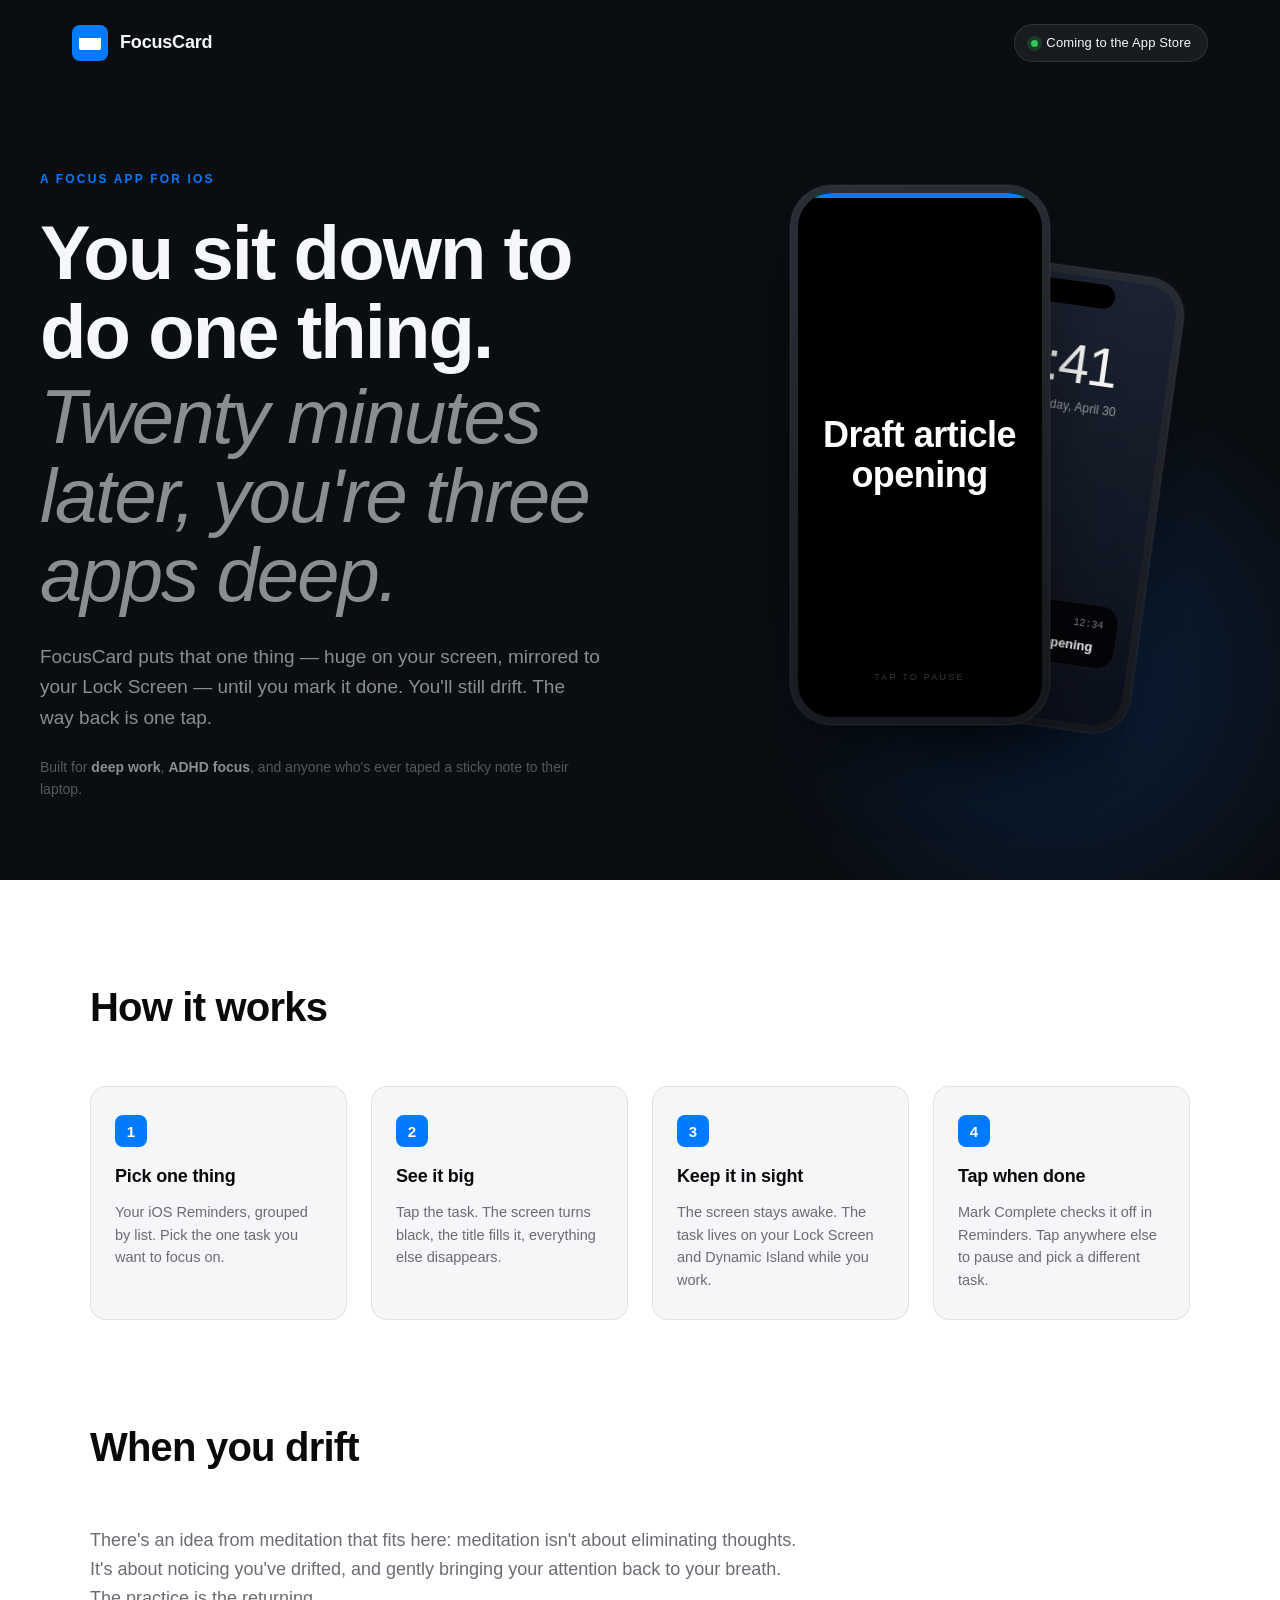
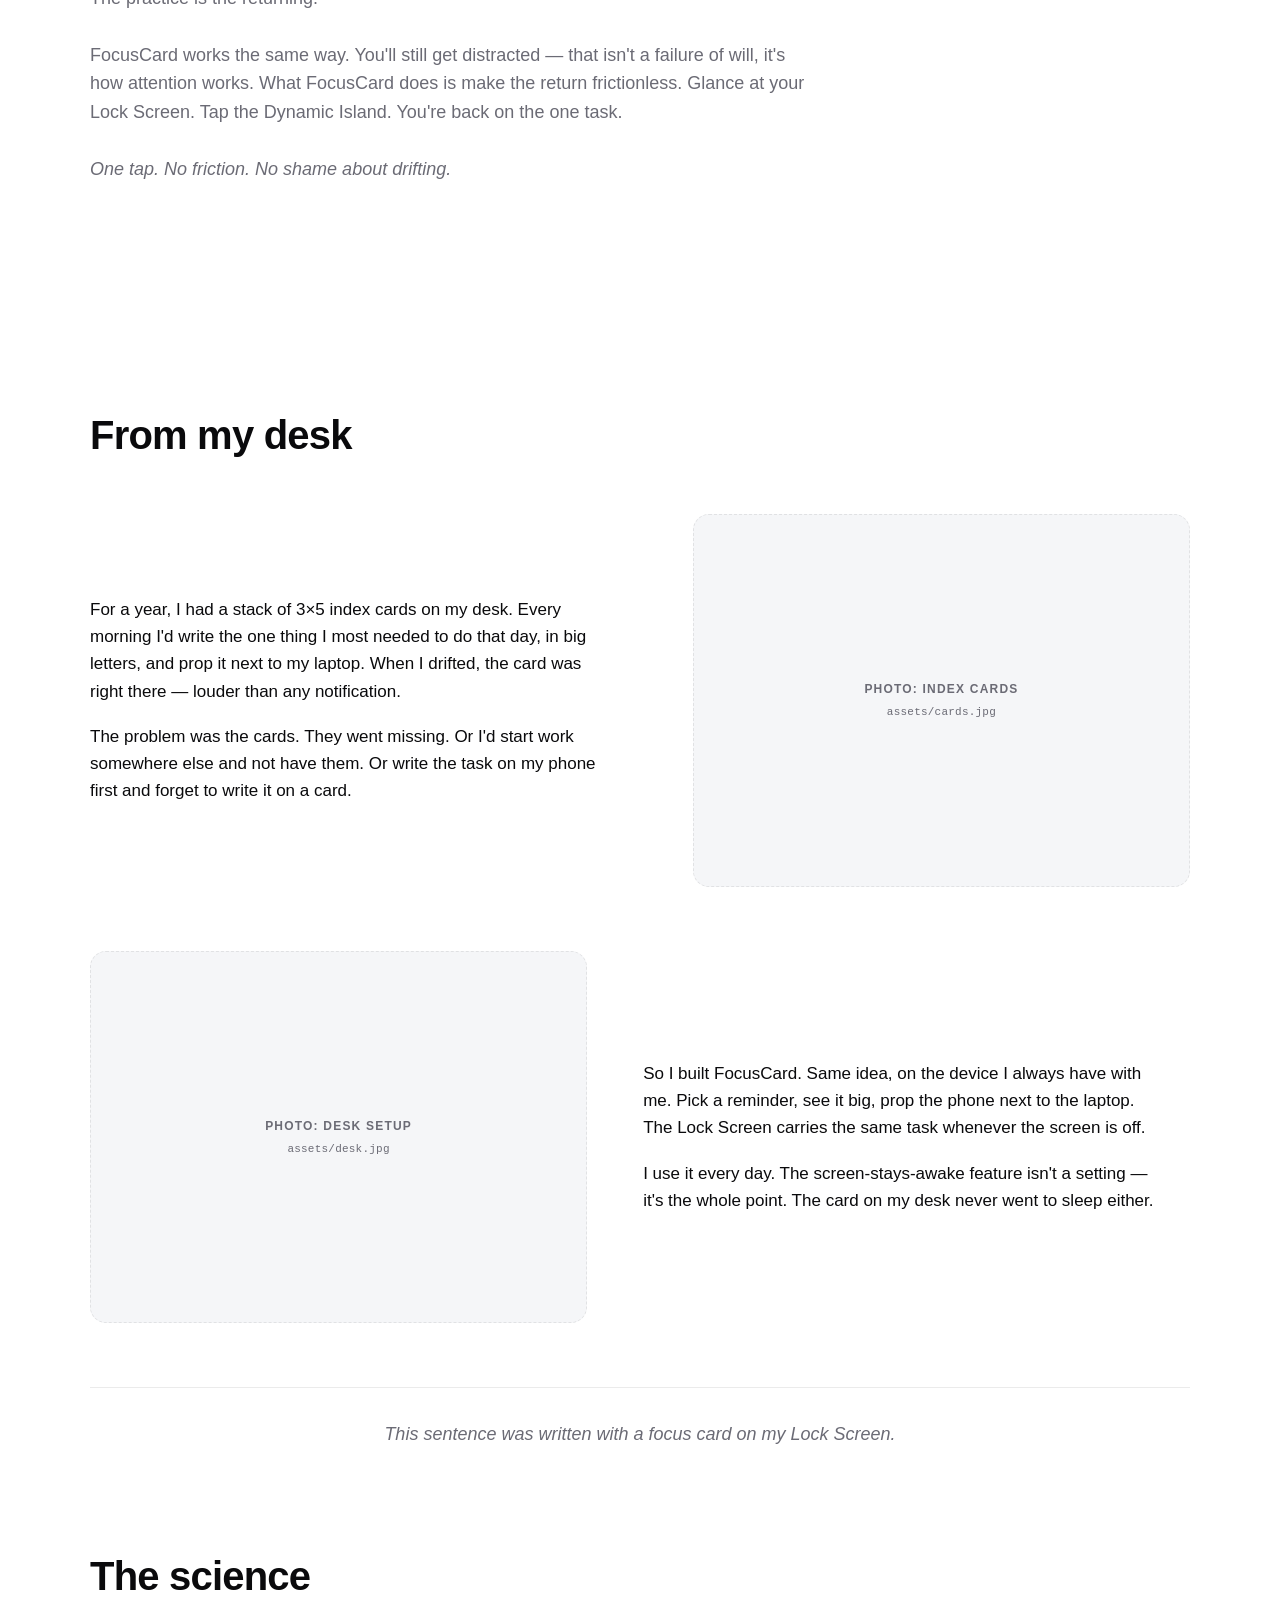
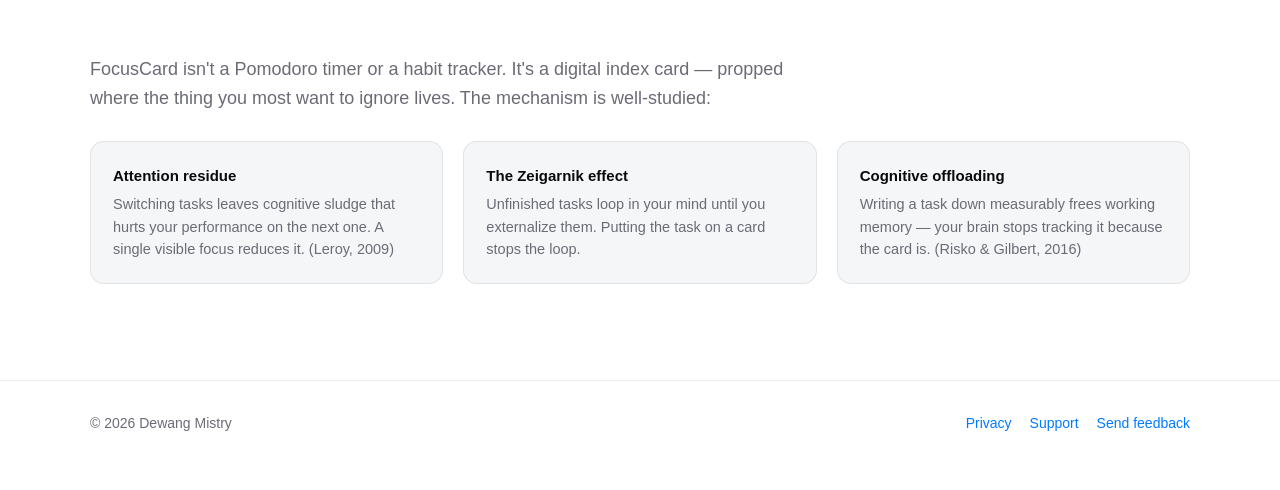
==== commit b4b793d7: "Hero sub: drift-acknowledging copy; new 'When you drift' section with meditation framing" ====
--- a/index.html
+++ b/index.html
@@ -5,6 +5,27 @@
 <meta name="viewport" content="width=device-width, initial-scale=1">
 <title>FocusCard — A focus app for iOS</title>
 <meta name="description" content="You sit down to do one thing. Twenty minutes later you're three apps deep. FocusCard puts that one thing — huge on your screen, also on your Lock Screen — and keeps it there. Built for deep work, ADHD focus, and single-task work.">
+<meta name="theme-color" content="#0a0d12">
+<link rel="canonical" href="https://focuscard.app/">
+
+<!-- Open Graph (Facebook, LinkedIn, iMessage, Slack, Discord, etc.) -->
+<meta property="og:type" content="website">
+<meta property="og:site_name" content="FocusCard">
+<meta property="og:title" content="FocusCard — A focus app for iOS">
+<meta property="og:description" content="One task. The only thing on your screen. Built for deep work, ADHD focus, and anyone who's ever taped a sticky note to their laptop.">
+<meta property="og:url" content="https://focuscard.app/">
+<meta property="og:image" content="https://focuscard.app/og.png">
+<meta property="og:image:width" content="1200">
+<meta property="og:image:height" content="630">
+<meta property="og:image:alt" content="FocusCard — One task. The only thing on your screen.">
+
+<!-- Twitter / X -->
+<meta name="twitter:card" content="summary_large_image">
+<meta name="twitter:title" content="FocusCard — A focus app for iOS">
+<meta name="twitter:description" content="One task. The only thing on your screen. Built for deep work, ADHD focus.">
+<meta name="twitter:image" content="https://focuscard.app/og.png">
+<meta name="twitter:image:alt" content="FocusCard — One task. The only thing on your screen.">
+
 <link rel="stylesheet" href="style.css">
 </head>
 <body class="landing">
@@ -25,7 +46,7 @@
         You sit down to do one thing.
         <em>Twenty minutes later, you're three apps deep.</em>
       </h1>
-      <p class="lp-sub">FocusCard puts that one thing — huge on your screen, also on your Lock Screen — and keeps it there until you mark it done. So when you reach for your phone, the only thing it shows you is the thing you're trying to do.</p>
+      <p class="lp-sub">FocusCard puts that one thing — huge on your screen, mirrored to your Lock Screen — until you mark it done. You'll still drift. The way back is one tap.</p>
       <p class="lp-audience">Built for <strong>deep work</strong>, <strong>ADHD focus</strong>, and anyone who's ever taped a sticky note to their laptop.</p>
     </div>
 
@@ -87,6 +108,15 @@
         <p>Mark Complete checks it off in Reminders. Tap anywhere else to pause and pick a different task.</p>
       </div>
     </div>
+  </div>
+</section>
+
+<section class="lp-section" style="padding-top: 0;">
+  <div class="lp-section-inner">
+    <h2 class="lp-section-title">When you drift</h2>
+    <p class="lp-why-lead">There's an idea from meditation that fits here: meditation isn't about eliminating thoughts. It's about noticing you've drifted, and gently bringing your attention back to your breath. The practice is the returning.</p>
+    <p class="lp-why-lead">FocusCard works the same way. You'll still get distracted — that isn't a failure of will, it's how attention works. What FocusCard does is make the return frictionless. Glance at your Lock Screen. Tap the Dynamic Island. You're back on the one task.</p>
+    <p class="lp-why-lead" style="font-style: italic;">One tap. No friction. No shame about drifting.</p>
   </div>
 </section>
 
--- a/style.css
+++ b/style.css
@@ -775,15 +775,26 @@
     gap: 48px;
     padding-top: 32px;
   }
-  /* Text first, phone after — on mobile the headline needs to lead. */
+  /* Text first, phones after — on mobile the headline needs to lead. */
+  /* Convert the phone-stack from absolute-overlap to a flex column so both
+     phones stack cleanly without the tilt that only reads well at desktop sizes. */
   .phone-stack {
-    width: 280px;
-    height: 480px;
-    margin: 0 auto;
+    width: 100%;
+    height: auto;
+    display: flex;
+    flex-direction: column;
+    align-items: center;
+    gap: 32px;
   }
-  .phone { width: 240px; height: 480px; }
-  .phone-sm { display: none; }   /* hide the lock-screen phone on mobile to save vertical space */
-  .phone-card-text { font-size: 30px; }
+  .phone-stack .phone-focus,
+  .phone-stack .phone-lockscreen {
+    position: static;
+    transform: none;
+    margin: 0;
+  }
+  .phone { width: 240px; height: 500px; }
+  .phone-sm { width: 220px; height: 460px; }
+  .phone-card-text { font-size: 32px; }
   .lp-steps { grid-template-columns: repeat(2, 1fr); }
   .lp-research { grid-template-columns: 1fr; }
   .lp-section { padding: 64px 24px; }
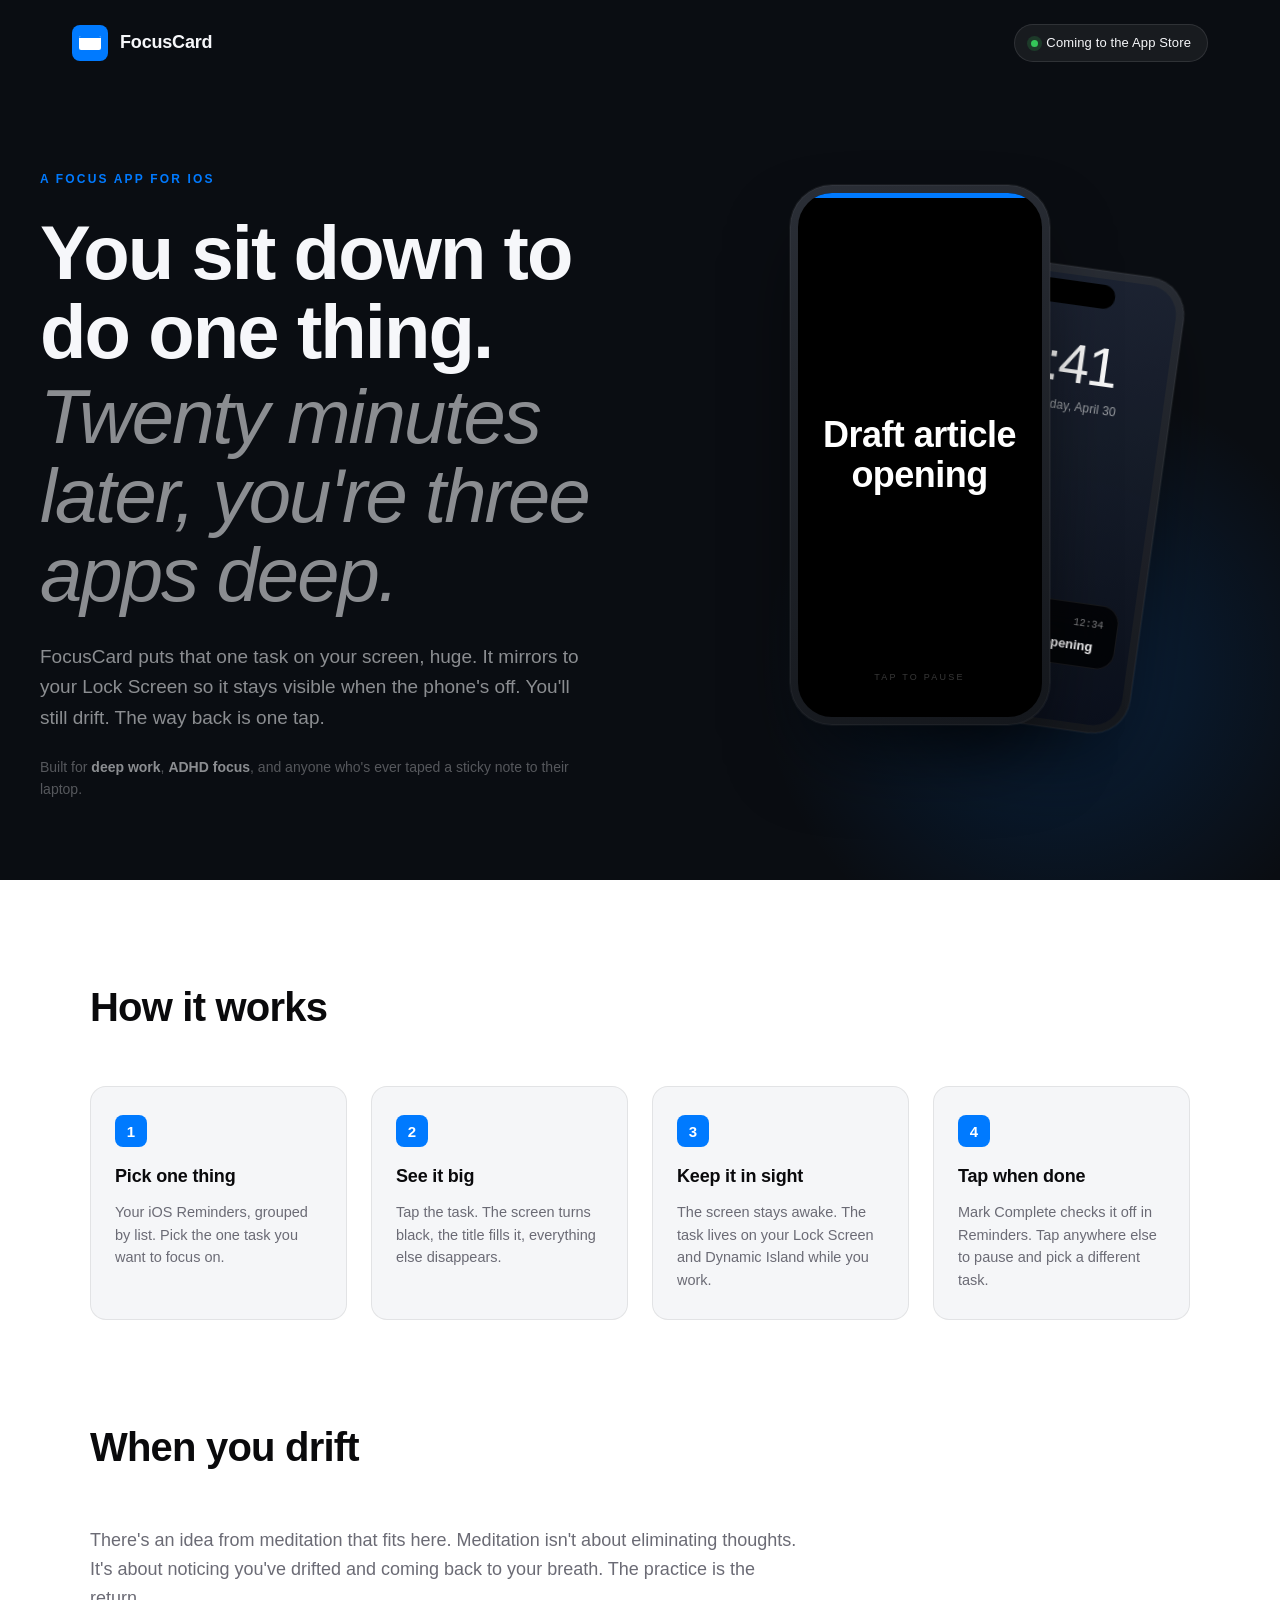
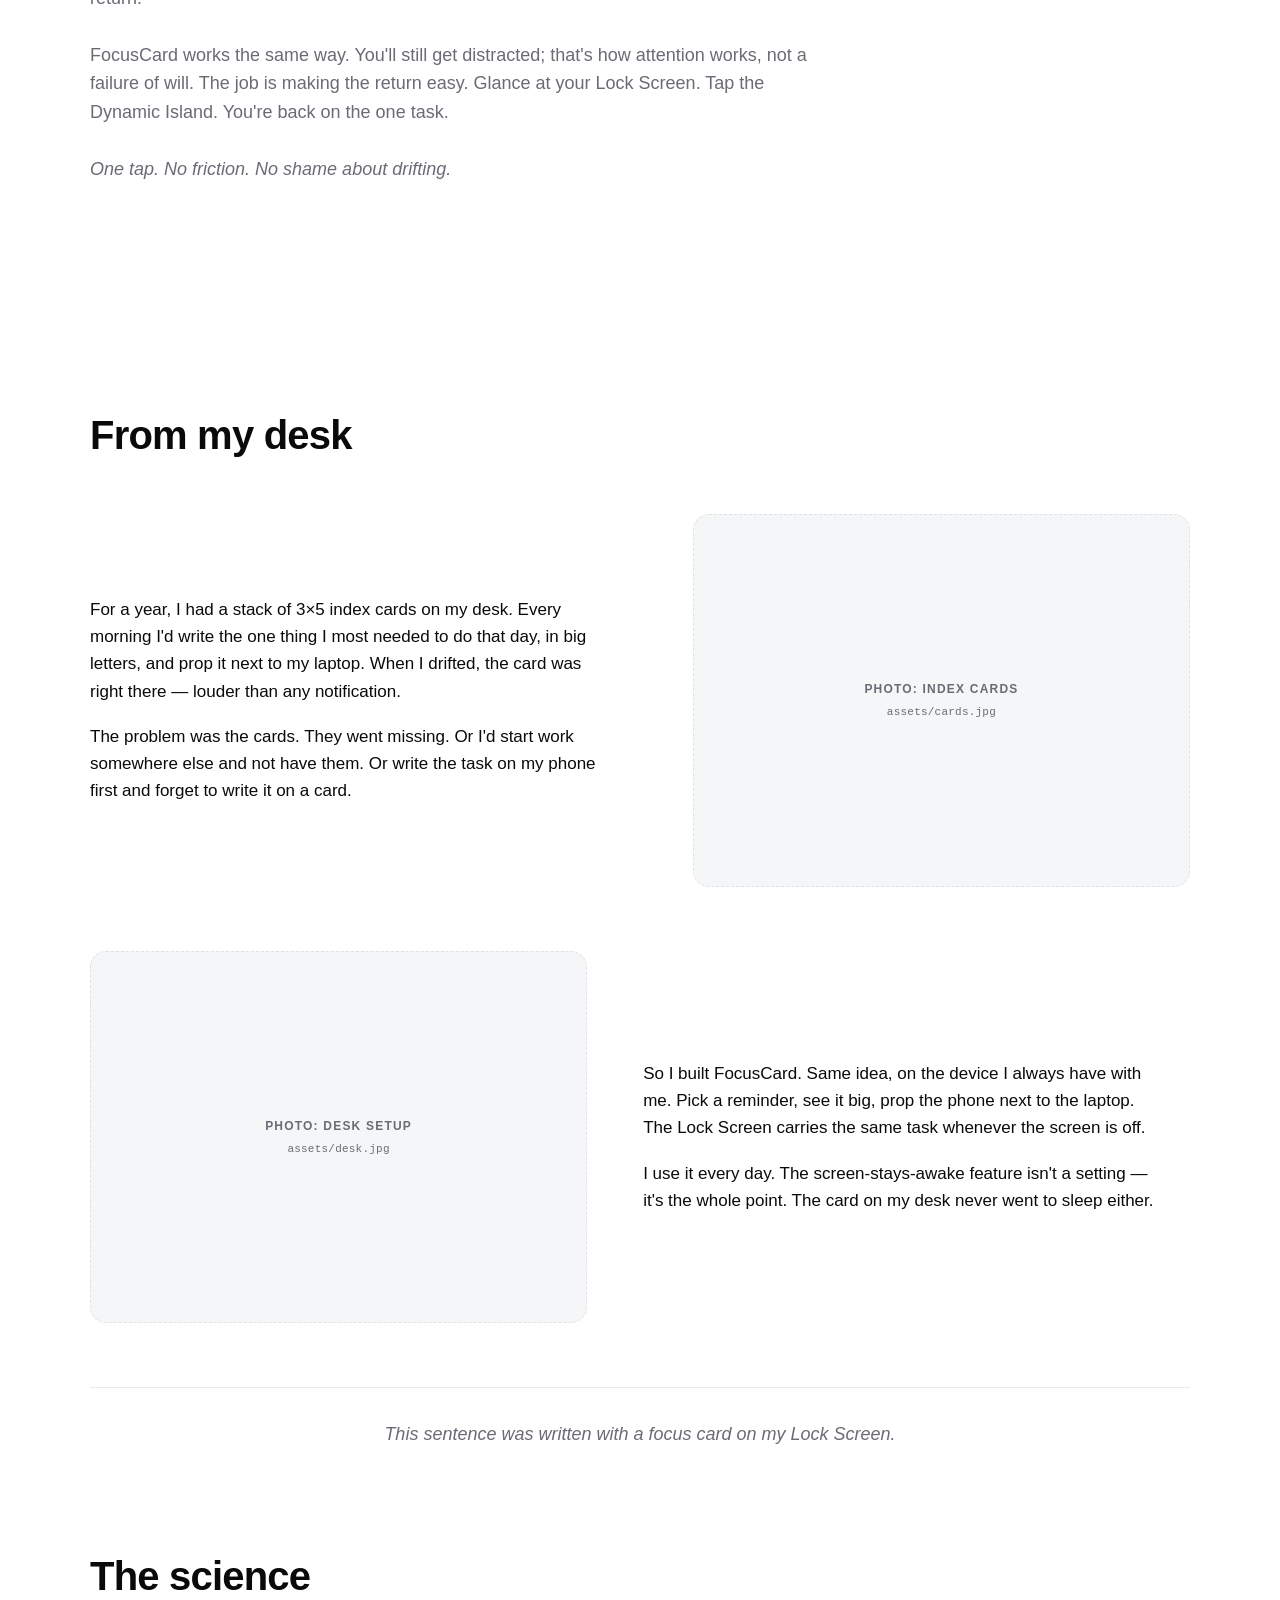
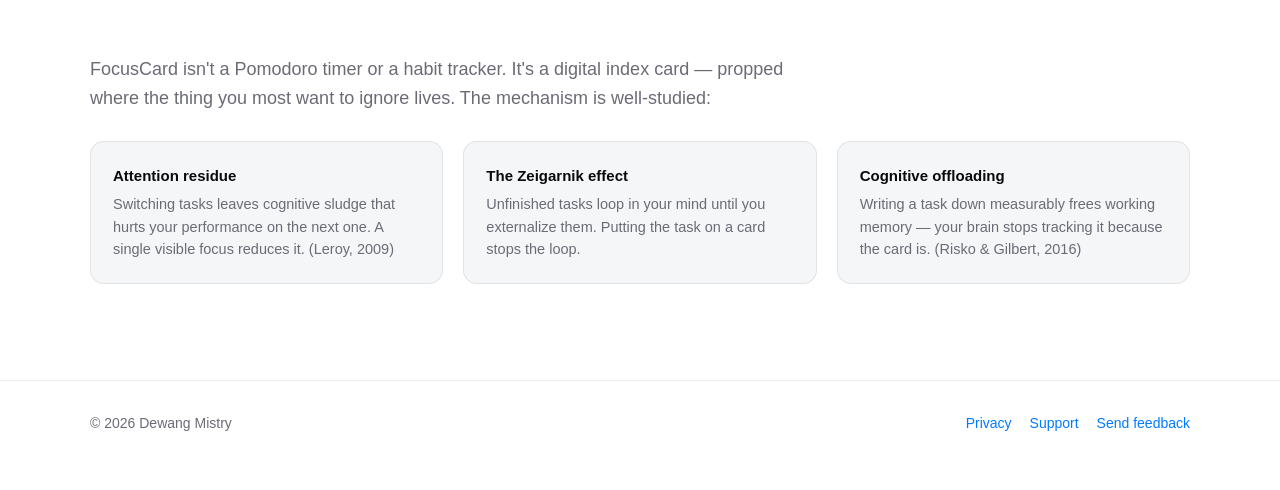
==== commit 23bf855f: "Humanizer pass: cull forced em dashes, drop 'essential', tighten ADHD answer, simplify hero sub" ====
--- a/index.html
+++ b/index.html
@@ -4,7 +4,7 @@
 <meta charset="utf-8">
 <meta name="viewport" content="width=device-width, initial-scale=1">
 <title>FocusCard — A focus app for iOS</title>
-<meta name="description" content="You sit down to do one thing. Twenty minutes later you're three apps deep. FocusCard puts that one thing — huge on your screen, also on your Lock Screen — and keeps it there. Built for deep work, ADHD focus, and single-task work.">
+<meta name="description" content="You sit down to do one thing. Twenty minutes later you're three apps deep. FocusCard puts that one task on your screen and Lock Screen, big enough to keep coming back to. Built for deep work, ADHD focus, and single-task work.">
 <meta name="theme-color" content="#0a0d12">
 <link rel="canonical" href="https://focuscard.app/">
 
@@ -46,7 +46,7 @@
         You sit down to do one thing.
         <em>Twenty minutes later, you're three apps deep.</em>
       </h1>
-      <p class="lp-sub">FocusCard puts that one thing — huge on your screen, mirrored to your Lock Screen — until you mark it done. You'll still drift. The way back is one tap.</p>
+      <p class="lp-sub">FocusCard puts that one task on your screen, huge. It mirrors to your Lock Screen so it stays visible when the phone's off. You'll still drift. The way back is one tap.</p>
       <p class="lp-audience">Built for <strong>deep work</strong>, <strong>ADHD focus</strong>, and anyone who's ever taped a sticky note to their laptop.</p>
     </div>
 
@@ -114,8 +114,8 @@
 <section class="lp-section" style="padding-top: 0;">
   <div class="lp-section-inner">
     <h2 class="lp-section-title">When you drift</h2>
-    <p class="lp-why-lead">There's an idea from meditation that fits here: meditation isn't about eliminating thoughts. It's about noticing you've drifted, and gently bringing your attention back to your breath. The practice is the returning.</p>
-    <p class="lp-why-lead">FocusCard works the same way. You'll still get distracted — that isn't a failure of will, it's how attention works. What FocusCard does is make the return frictionless. Glance at your Lock Screen. Tap the Dynamic Island. You're back on the one task.</p>
+    <p class="lp-why-lead">There's an idea from meditation that fits here. Meditation isn't about eliminating thoughts. It's about noticing you've drifted and coming back to your breath. The practice is the return.</p>
+    <p class="lp-why-lead">FocusCard works the same way. You'll still get distracted; that's how attention works, not a failure of will. The job is making the return easy. Glance at your Lock Screen. Tap the Dynamic Island. You're back on the one task.</p>
     <p class="lp-why-lead" style="font-style: italic;">One tap. No friction. No shame about drifting.</p>
   </div>
 </section>
